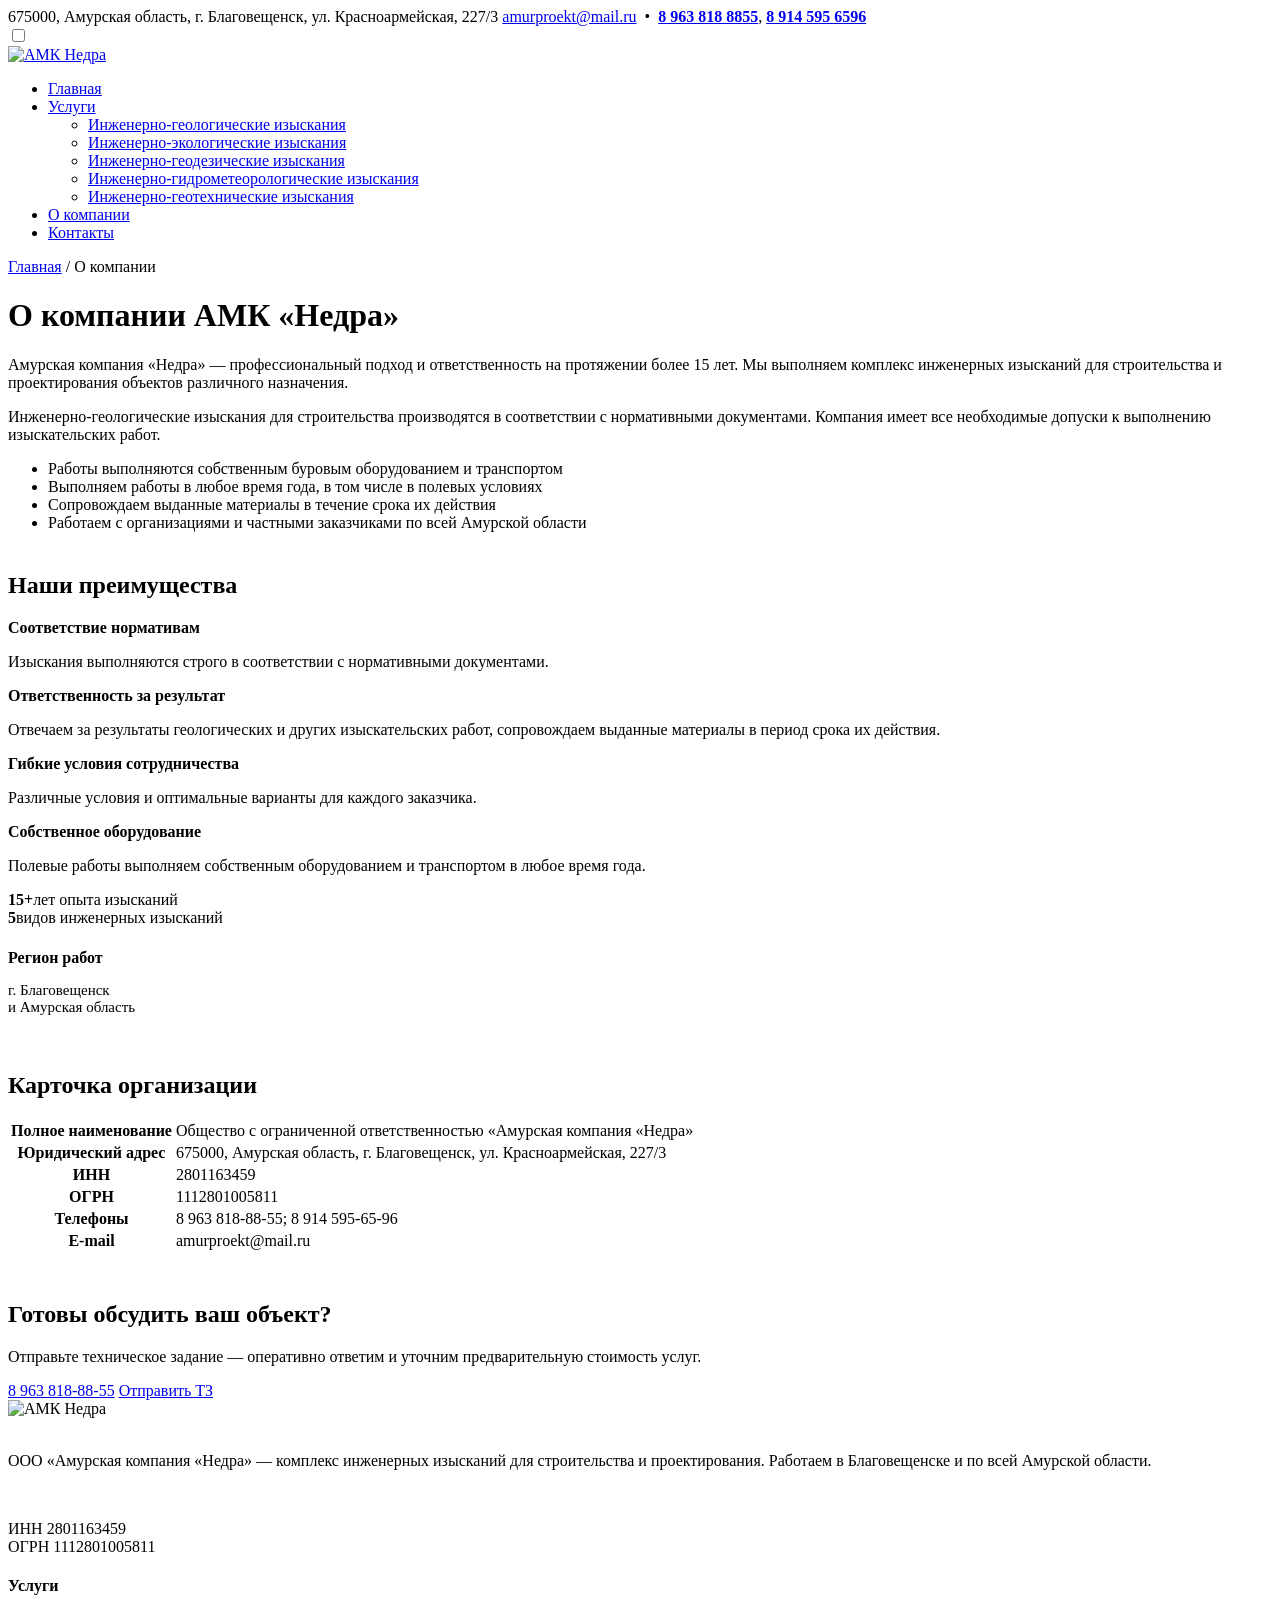
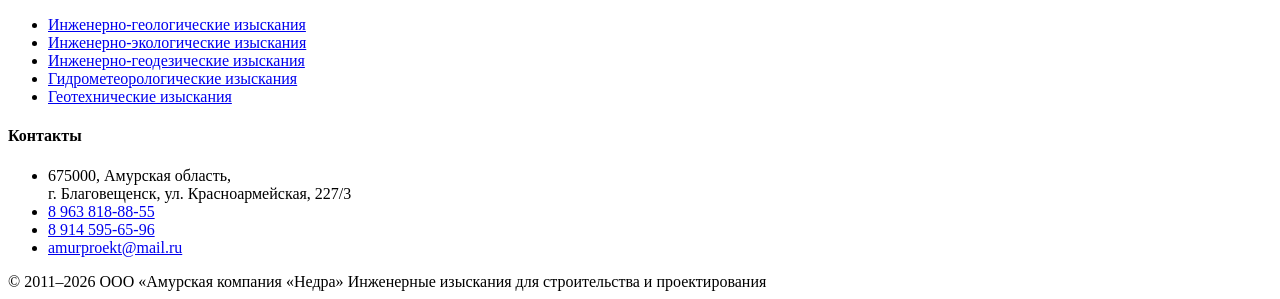
==== company.html @ 8dfa412a "Безопасность: CSP и referrer-policy, домен amk-nedra.ru в CNAME, исправлен путь к main.js на страниц" ====
<!DOCTYPE html>
<html lang="ru">
<head>
  <meta charset="UTF-8">
  <meta http-equiv="Content-Security-Policy" content="default-src 'self'; script-src 'self'; style-src 'self' 'unsafe-inline'; img-src 'self' data:; font-src 'self'; connect-src 'self'; object-src 'none'; base-uri 'self'; form-action 'self'; upgrade-insecure-requests">
  <meta name="referrer" content="strict-origin-when-cross-origin">
  <meta name="viewport" content="width=device-width, initial-scale=1">
  <title>О компании — ООО «Амурская компания «Недра», Благовещенск</title>
  <meta name="description" content="ООО «Амурская компания «Недра»: профессиональный подход и ответственность на протяжении более 15 лет. Инженерные изыскания для строительства и проектирования в Амурской области. Реквизиты организации.">
  <link rel="icon" href="img/logo.png" type="image/png">
  <link rel="stylesheet" href="css/style.css">
</head>
<body>

<div class="topbar">
  <div class="container topbar-in">
    <span>675000, Амурская область, г. Благовещенск, ул. Красноармейская, 227/3</span>
    <span><a href="mailto:amurproekt@mail.ru">amurproekt@mail.ru</a> &nbsp;•&nbsp; <b><a href="tel:+79638188855">8 963 818 8855</a></b>, <b><a href="tel:+79145956596">8 914 595 6596</a></b></span>
  </div>
</div>

<header class="header">
  <input type="checkbox" id="nav-toggle" class="nav-toggle-input">
  <div class="container header-in">
    <a href="index.html" class="logo"><img src="img/logo.png" alt="АМК Недра"></a>
    <label for="nav-toggle" class="burger" aria-label="Открыть меню"><span></span></label>
    <nav class="nav">
      <ul>
        <li><a href="index.html">Главная</a></li>
        <li class="has-sub"><a href="index.html#services">Услуги</a>
          <ul class="sub">
            <li><a href="services/geologiya.html">Инженерно-геологические изыскания</a></li>
            <li><a href="services/ekologiya.html">Инженерно-экологические изыскания</a></li>
            <li><a href="services/geodeziya.html">Инженерно-геодезические изыскания</a></li>
            <li><a href="services/gidrometeorologiya.html">Инженерно-гидрометеорологические изыскания</a></li>
            <li><a href="services/geotehnika.html">Инженерно-геотехнические изыскания</a></li>
          </ul>
        </li>
        <li class="active"><a href="company.html">О компании</a></li>
        <li><a href="contacts.html">Контакты</a></li>
      </ul>
    </nav>
  </div>
</header>

<div class="page-head">
  <div class="container">
    <div class="crumbs"><a href="index.html">Главная</a> / О компании</div>
    <h1>О компании АМК «Недра»</h1>
  </div>
</div>

<main class="content">
  <div class="container">
    <div class="about-grid">
      <div class="about-text">
        <p>Амурская компания «Недра» — профессиональный подход и ответственность на протяжении более 15 лет. Мы выполняем комплекс инженерных изысканий для строительства и проектирования объектов различного назначения.</p>
        <p>Инженерно-геологические изыскания для строительства производятся в соответствии с нормативными документами. Компания имеет все необходимые допуски к выполнению изыскательских работ.</p>
        <ul>
          <li>Работы выполняются собственным буровым оборудованием и транспортом</li>
          <li>Выполняем работы в любое время года, в том числе в полевых условиях</li>
          <li>Сопровождаем выданные материалы в течение срока их действия</li>
          <li>Работаем с организациями и частными заказчиками по всей Амурской области</li>
        </ul>

        <h2 class="section-title" style="font-size:24px;margin-top:40px;">Наши преимущества</h2>
        <div class="adv" style="grid-template-columns:1fr;">
          <div class="adv-item"><b>Соответствие нормативам</b><p>Изыскания выполняются строго в соответствии с нормативными документами.</p></div>
          <div class="adv-item"><b>Ответственность за результат</b><p>Отвечаем за результаты геологических и других изыскательских работ, сопровождаем выданные материалы в период срока их действия.</p></div>
          <div class="adv-item"><b>Гибкие условия сотрудничества</b><p>Различные условия и оптимальные варианты для каждого заказчика.</p></div>
          <div class="adv-item"><b>Собственное оборудование</b><p>Полевые работы выполняем собственным оборудованием и транспортом в любое время года.</p></div>
        </div>
      </div>

      <aside>
        <div class="numbers">
          <div class="number"><b>15+</b><span>лет опыта изысканий</span></div>
          <div class="number"><b>5</b><span>видов инженерных изысканий</span></div>
        </div>

        <div class="contact-card" style="margin-top:22px;">
          <b>Регион работ</b>
          <p style="color:var(--gray);font-size:15px;">г. Благовещенск<br>и Амурская область</p>
        </div>
      </aside>
    </div>

    <h2 class="section-title" style="margin-top:56px;">Карточка организации</h2>
    <table class="requisites">
      <tr><th>Полное наименование</th><td>Общество с ограниченной ответственностью «Амурская компания «Недра»</td></tr>
      <tr><th>Юридический адрес</th><td>675000, Амурская область, г. Благовещенск, ул. Красноармейская, 227/3</td></tr>
      <tr><th>ИНН</th><td>2801163459</td></tr>
      <tr><th>ОГРН</th><td>1112801005811</td></tr>
      
      <tr><th>Телефоны</th><td>8 963 818-88-55; 8 914 595-65-96</td></tr>
      <tr><th>E-mail</th><td>amurproekt@mail.ru</td></tr>
    </table>

    <div class="cta" style="margin-top:48px;">
      <div>
        <h2>Готовы обсудить ваш объект?</h2>
        <p>Отправьте техническое задание — оперативно ответим и уточним предварительную стоимость услуг.</p>
      </div>
      <div class="cta-actions">
        <a class="btn btn-outline" href="tel:+79638188855">8 963 818-88-55</a>
        <a class="btn btn-red" href="mailto:amurproekt@mail.ru">Отправить ТЗ</a>
      </div>
    </div>
  </div>
</main>

<footer class="footer">
  <div class="container footer-in">
    <div>
      <div class="logo-line"><img src="img/logo.png" alt="АМК Недра"></div>
      <br>
      <p>ООО «Амурская компания «Недра» — комплекс инженерных изысканий для строительства и проектирования. Работаем в Благовещенске и по всей Амурской области.</p>
      <br>
      <p>ИНН 2801163459<br>ОГРН 1112801005811</p>
    </div>
    <div>
      <h4>Услуги</h4>
      <ul>
        <li><a href="services/geologiya.html">Инженерно-геологические изыскания</a></li>
        <li><a href="services/ekologiya.html">Инженерно-экологические изыскания</a></li>
        <li><a href="services/geodeziya.html">Инженерно-геодезические изыскания</a></li>
        <li><a href="services/gidrometeorologiya.html">Гидрометеорологические изыскания</a></li>
        <li><a href="services/geotehnika.html">Геотехнические изыскания</a></li>
      </ul>
    </div>
    <div>
      <h4>Контакты</h4>
      <ul>
        <li>675000, Амурская область,<br>г. Благовещенск, ул. Красноармейская, 227/3</li>
        <li><a href="tel:+79638188855">8 963 818-88-55</a></li>
        <li><a href="tel:+79145956596">8 914 595-65-96</a></li>
        <li><a href="mailto:amurproekt@mail.ru">amurproekt@mail.ru</a></li>
      </ul>
    </div>
  </div>
  <div class="container copy">
    <span>© 2011–2026 ООО «Амурская компания «Недра»</span>
    <span>Инженерные изыскания для строительства и проектирования</span>
  </div>
</footer>

<script src="js/main.js"></script>
</body>
</html>
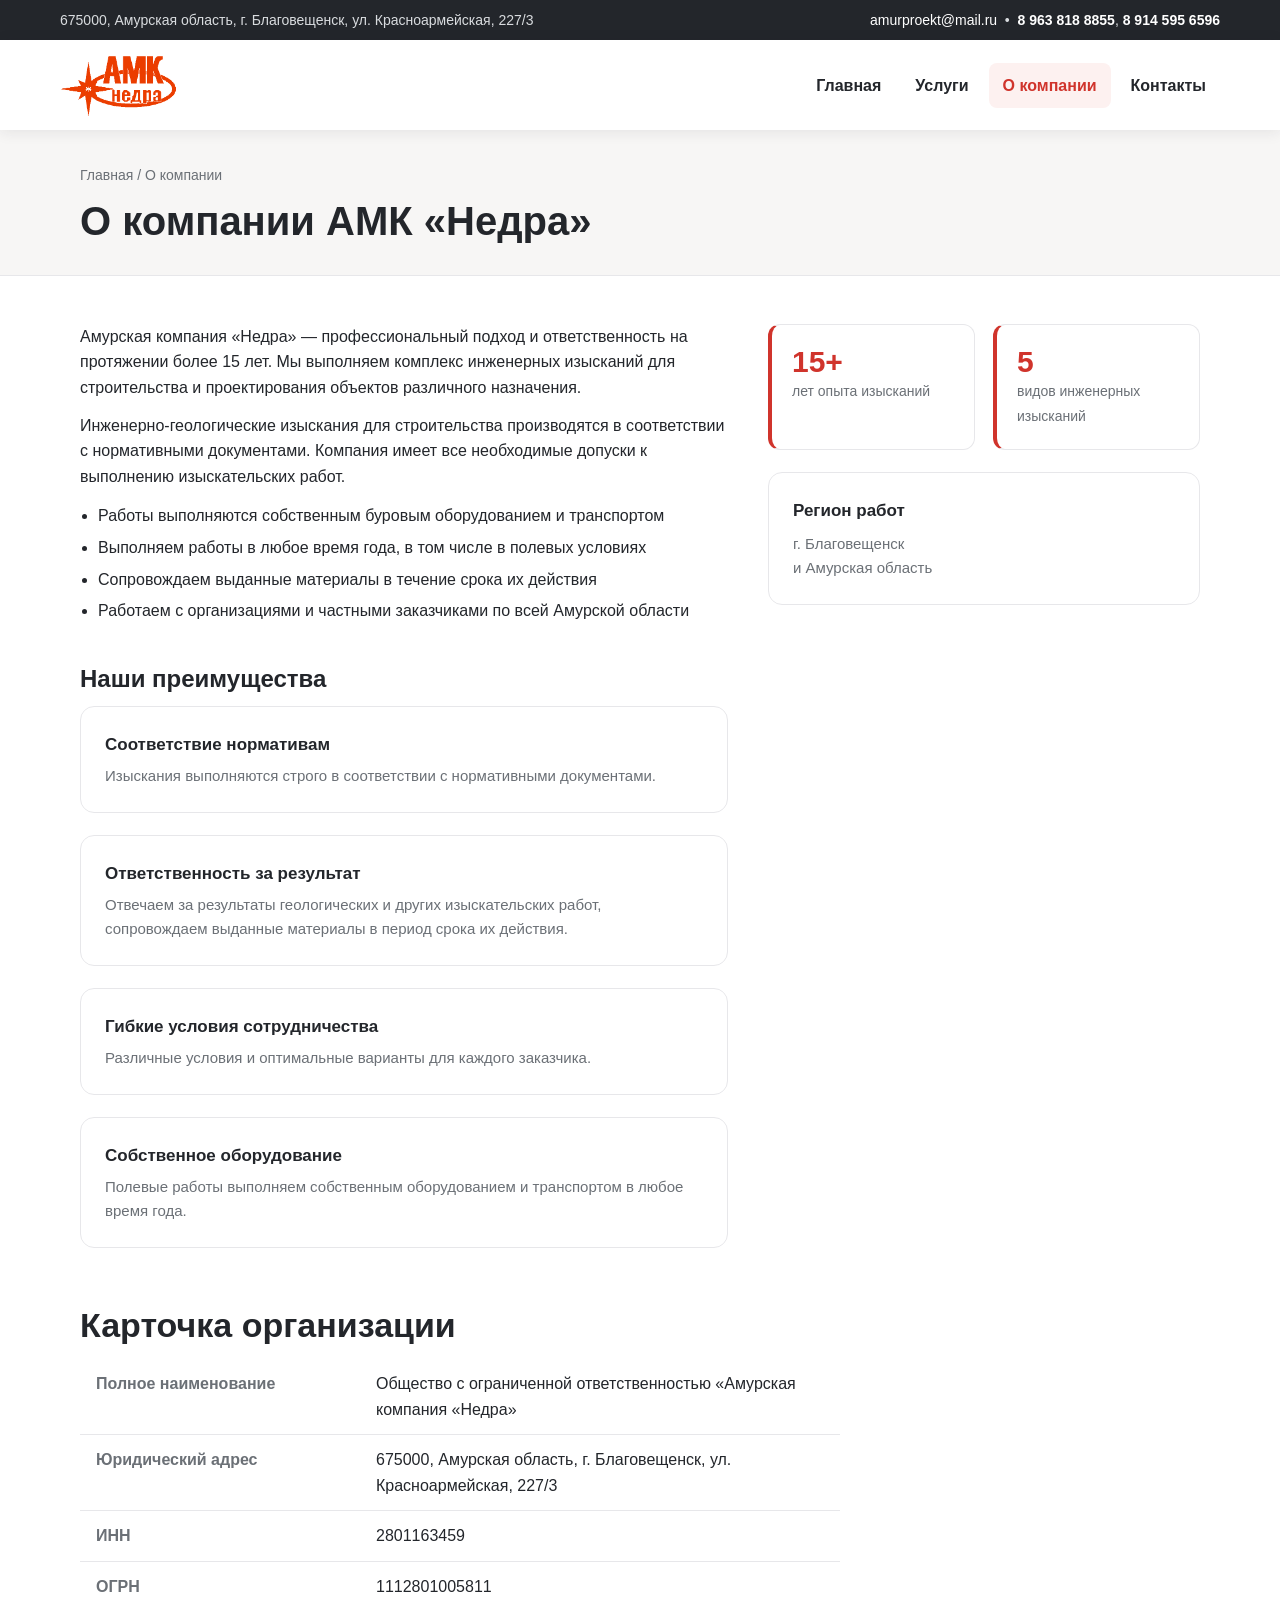
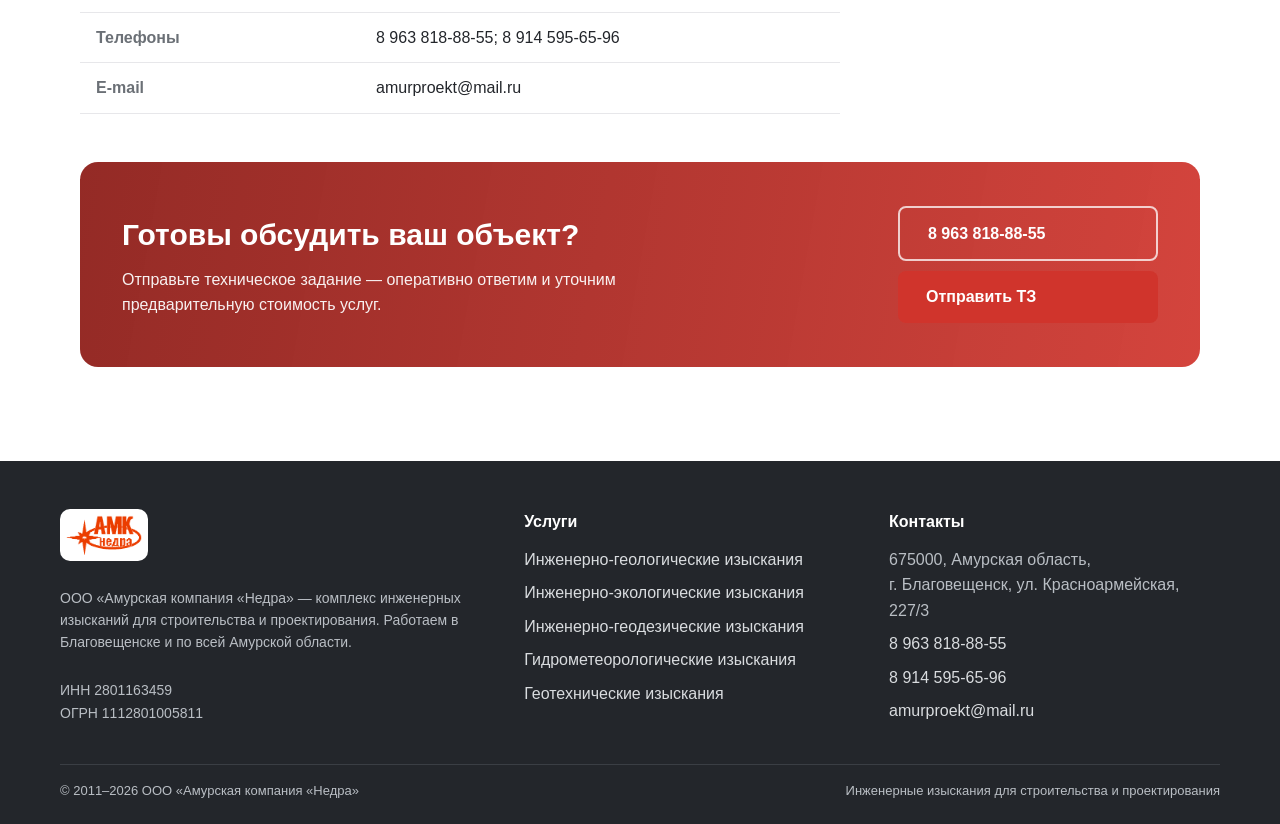
==== commit c9ea6948: "Импорт сайта с Cloudflare Pages (деплой c986d38d) без изменений" ====
--- a/company.html
+++ b/company.html
@@ -2,8 +2,6 @@
 <html lang="ru">
 <head>
   <meta charset="UTF-8">
-  <meta http-equiv="Content-Security-Policy" content="default-src 'self'; script-src 'self'; style-src 'self' 'unsafe-inline'; img-src 'self' data:; font-src 'self'; connect-src 'self'; object-src 'none'; base-uri 'self'; form-action 'self'; upgrade-insecure-requests">
-  <meta name="referrer" content="strict-origin-when-cross-origin">
   <meta name="viewport" content="width=device-width, initial-scale=1">
   <title>О компании — ООО «Амурская компания «Недра», Благовещенск</title>
   <meta name="description" content="ООО «Амурская компания «Недра»: профессиональный подход и ответственность на протяжении более 15 лет. Инженерные изыскания для строительства и проектирования в Амурской области. Реквизиты организации.">
--- a/css/style.css
+++ b/css/style.css
@@ -0,0 +1,316 @@
+:root {
+  --red: #d0342c;
+  --red-dark: #a8261f;
+  --red-deep: #8e1f1a;
+  --ink: #23262b;
+  --gray: #6b7076;
+  --line: #e7e7ea;
+  --bg-soft: #f7f6f5;
+  --white: #ffffff;
+  --shadow: 0 10px 30px rgba(35, 38, 43, .08);
+}
+
+* { margin: 0; padding: 0; box-sizing: border-box; }
+
+html { scroll-behavior: smooth; }
+html, body { overflow-x: hidden; }
+
+body {
+  font-family: "Segoe UI", Arial, Helvetica, sans-serif;
+  color: var(--ink);
+  background: var(--white);
+  line-height: 1.6;
+}
+
+img { display: block; max-width: 100%; }
+
+a { color: var(--red); text-decoration: none; transition: color .22s ease, background-color .22s ease, border-color .22s ease; }
+a:hover { text-decoration: underline; }
+
+.container { max-width: 1160px; margin: 0 auto; padding: 0 20px; }
+
+.section { padding: 64px 0; }
+.section.soft { background: var(--bg-soft); }
+
+.section-title {
+  font-size: clamp(24px, 3vw, 34px);
+  line-height: 1.25;
+  margin-bottom: 12px;
+}
+
+.section-sub {
+  color: var(--gray);
+  max-width: 720px;
+  margin-bottom: 36px;
+}
+
+.red-bar { width: 56px; height: 4px; background: var(--red); border-radius: 2px; margin-bottom: 18px; }
+
+.btn {
+  display: inline-block;
+  padding: 13px 28px;
+  border-radius: 8px;
+  font-weight: 600;
+  font-size: 16px;
+  transition: background-color .25s ease, color .25s ease, border-color .25s ease, transform .25s ease, box-shadow .25s ease;
+}
+.btn:hover { text-decoration: none; transform: translateY(-1px); }
+.btn-red { background: var(--red); color: #fff; }
+.btn-red:hover { background: var(--red-dark); }
+.btn-outline { border: 2px solid rgba(255,255,255,.75); color: #fff; }
+.btn-outline:hover { background: rgba(255,255,255,.12); }
+.btn-dark { border: 2px solid var(--red); color: var(--red); }
+.btn-dark:hover { background: var(--red); color: #fff; }
+
+.topbar { background: var(--ink); color: #d9dcdf; font-size: 14px; }
+.topbar-in { display: flex; justify-content: space-between; align-items: center; gap: 16px; padding: 9px 0; flex-wrap: wrap; }
+.topbar a { color: #fff; }
+.topbar span b { color: #fff; }
+
+.header { position: sticky; top: 0; z-index: 50; background: #fff; box-shadow: 0 2px 14px rgba(35,38,43,.09); }
+.header-in { display: flex; align-items: center; gap: 28px; padding: 14px 0; }
+.logo img { height: 62px; width: auto; }
+.nav-toggle-input { display: none; }
+.nav { margin-left: auto; }
+.nav ul { list-style: none; display: flex; gap: 6px; align-items: center; }
+.nav a { display: block; padding: 10px 14px; color: var(--ink); font-weight: 600; border-radius: 8px; }
+.nav a:hover, .nav .active > a { color: var(--red); text-decoration: none; background: #fdf1f0; }
+.has-sub { position: relative; }
+.nav ul.sub {
+  position: absolute; top: 100%; left: 0; min-width: 320px;
+  background: #fff; border: 1px solid var(--line); border-radius: 10px;
+  box-shadow: var(--shadow); padding: 8px;
+  flex-direction: column; gap: 2px !important;
+  opacity: 0; visibility: hidden; transform: translateY(12px);
+  pointer-events: none;
+  transition: opacity .28s ease, transform .28s ease, visibility 0s linear .28s;
+}
+.has-sub:hover ul.sub {
+  opacity: 1; visibility: visible; transform: translateY(0);
+  pointer-events: auto;
+  transition: opacity .28s ease, transform .28s ease;
+}
+.sub a { font-weight: 500 !important; white-space: nowrap; }
+.burger { display: none; margin-left: auto; width: 44px; height: 44px; border: 1px solid var(--line); border-radius: 8px; cursor: pointer; position: relative; }
+.burger span { position: absolute; left: 11px; right: 11px; top: 19px; height: 2px; background: var(--ink); transition: .2s; }
+.burger span::before, .burger span::after { content: ""; position: absolute; left: 0; right: 0; height: 2px; background: var(--ink); transition: .2s; }
+.burger span::before { top: -7px; }
+.burger span::after { top: 7px; }
+
+.hero {
+  position: relative;
+  background:
+    linear-gradient(100deg, rgba(142,31,26,.94) 8%, rgba(208,52,44,.9) 55%, rgba(168,38,31,.88) 100%),
+    repeating-linear-gradient(45deg, rgba(255,255,255,.05) 0 22px, transparent 22px 44px);
+  color: #fff;
+}
+.hero-in { padding: 84px 0 92px; max-width: 800px; }
+.hero-kicker { display: inline-flex; align-items: center; gap: 10px; background: rgba(255,255,255,.14); border: 1px solid rgba(255,255,255,.35); padding: 7px 16px; border-radius: 999px; font-size: 14px; font-weight: 600; letter-spacing: .04em; text-transform: uppercase; }
+.hero h1 { font-size: clamp(30px, 4.6vw, 52px); line-height: 1.15; margin: 22px 0 16px; }
+.hero p { font-size: clamp(16px, 2vw, 20px); opacity: .95; max-width: 640px; }
+.hero-actions { display: flex; gap: 14px; flex-wrap: wrap; margin-top: 30px; }
+.hero-facts { display: flex; gap: 40px; flex-wrap: wrap; margin-top: 46px; }
+.fact b { display: block; font-size: 30px; line-height: 1.1; }
+.fact span { font-size: 14px; opacity: .85; }
+
+.cards { display: grid; grid-template-columns: repeat(3, 1fr); gap: 22px; }
+.card {
+  background: #fff; border: 1px solid var(--line); border-radius: 14px;
+  padding: 26px; display: flex; flex-direction: column; gap: 12px;
+  transition: box-shadow .35s ease, transform .35s ease, border-color .35s ease;
+}
+.card:hover { box-shadow: var(--shadow); transform: translateY(-3px); border-color: #f0cfcd; }
+.card h3 { font-size: 19px; line-height: 1.3; }
+.card p { color: var(--gray); font-size: 15px; flex-grow: 1; }
+.card .more { font-weight: 700; }
+.icon-badge {
+  width: 54px; height: 54px; border-radius: 12px; background: #fdf1f0;
+  display: grid; place-items: center; color: var(--red);
+}
+
+.adv { display: grid; grid-template-columns: repeat(4, 1fr); gap: 22px; }
+.adv-item { background: #fff; border-radius: 14px; padding: 24px; border: 1px solid var(--line); }
+.adv-item b { display: block; margin-bottom: 6px; font-size: 17px; }
+.adv-item p { color: var(--gray); font-size: 15px; }
+.adv-item .icon-badge { margin-bottom: 14px; }
+
+.gallery { display: grid; grid-template-columns: repeat(5, 1fr); gap: 16px; }
+.gallery figure { border-radius: 12px; overflow: hidden; box-shadow: var(--shadow); aspect-ratio: 9 / 14; background: var(--bg-soft); }
+.gallery img { width: 100%; height: 100%; object-fit: cover; transition: transform .5s ease; }
+.gallery figure:hover img { transform: scale(1.05); }
+
+.steps { counter-reset: step; display: grid; grid-template-columns: repeat(3, 1fr); gap: 22px; }
+.step { position: relative; padding: 24px 22px 20px 68px; background: #fff; border: 1px solid var(--line); border-radius: 14px; }
+.step::before {
+  counter-increment: step; content: counter(step);
+  position: absolute; left: 18px; top: 22px;
+  width: 36px; height: 36px; border-radius: 50%;
+  background: var(--red); color: #fff; font-weight: 700;
+  display: grid; place-items: center;
+}
+.step b { display: block; margin-bottom: 4px; }
+.step p { color: var(--gray); font-size: 15px; }
+
+.about-grid { display: grid; grid-template-columns: 1.2fr .8fr; gap: 40px; align-items: start; }
+.about-text p + p { margin-top: 12px; }
+.about-text ul { margin: 14px 0 0 18px; }
+.about-text li + li { margin-top: 6px; }
+.numbers { display: grid; grid-template-columns: 1fr 1fr; gap: 18px; }
+.number { background: #fff; border: 1px solid var(--line); border-left: 4px solid var(--red); border-radius: 12px; padding: 20px; }
+.number b { font-size: 30px; display: block; line-height: 1.1; color: var(--red); }
+.number span { color: var(--gray); font-size: 14px; }
+
+.cta {
+  background:
+    linear-gradient(100deg, rgba(142,31,26,.95), rgba(208,52,44,.92)),
+    repeating-linear-gradient(45deg, rgba(255,255,255,.05) 0 22px, transparent 22px 44px);
+  color: #fff; border-radius: 18px; padding: 44px 42px;
+  display: flex; justify-content: space-between; align-items: center; gap: 28px; flex-wrap: wrap;
+}
+.cta h2 { font-size: clamp(22px, 2.6vw, 30px); margin-bottom: 8px; }
+.cta p { opacity: .93; max-width: 560px; }
+.cta-actions { display: flex; flex-direction: column; gap: 10px; min-width: 260px; }
+
+.page-head { background: var(--bg-soft); border-bottom: 1px solid var(--line); padding: 34px 0 30px; }
+.crumbs { font-size: 14px; color: var(--gray); margin-bottom: 10px; }
+.crumbs a { color: var(--gray); }
+.page-head h1 { font-size: clamp(26px, 3.4vw, 40px); line-height: 1.2; }
+
+.content { padding: 48px 0 64px; }
+.content .lead { font-size: 18px; color: #3c4046; max-width: 860px; }
+.works { margin: 28px 0 8px; display: grid; grid-template-columns: 1fr 1fr; gap: 14px 28px; list-style: none; }
+.works li { display: flex; gap: 12px; align-items: flex-start; padding: 14px 16px; background: #fff; border: 1px solid var(--line); border-radius: 10px; }
+.works li::before { content: ""; flex: 0 0 auto; width: 8px; height: 8px; border-radius: 50%; background: var(--red); margin-top: 9px; }
+
+.info-note {
+  margin: 34px 0; background: #fdf1f0; border: 1px solid #f0cfcd; border-left: 5px solid var(--red);
+  border-radius: 12px; padding: 22px 26px; max-width: 900px;
+}
+.info-note b { color: var(--red-dark); }
+
+.service-nav { display: flex; flex-wrap: wrap; gap: 10px; margin-top: 40px; }
+.service-nav a { border: 1px solid var(--line); border-radius: 999px; padding: 8px 18px; font-weight: 600; color: var(--ink); }
+.service-nav a:hover { border-color: var(--red); color: var(--red); text-decoration: none; }
+
+.contacts-grid { display: grid; grid-template-columns: repeat(3, 1fr); gap: 22px; margin-bottom: 44px; }
+.contact-card { background: #fff; border: 1px solid var(--line); border-radius: 14px; padding: 24px; }
+.contact-card b { display: block; margin-bottom: 8px; font-size: 17px; }
+.contact-card a { display: block; font-size: 18px; font-weight: 700; margin-top: 2px; }
+
+.requisites { width: 100%; border-collapse: collapse; max-width: 760px; }
+.requisites th, .requisites td { text-align: left; padding: 12px 16px; border-bottom: 1px solid var(--line); vertical-align: top; }
+.requisites th { width: 280px; color: var(--gray); font-weight: 600; }
+
+.footer { background: var(--ink); color: #b9bec4; margin-top: 30px; }
+.footer-in { display: grid; grid-template-columns: 1.3fr 1fr 1fr; gap: 34px; padding: 48px 0 40px; }
+.footer h4 { color: #fff; margin-bottom: 12px; font-size: 16px; }
+.footer a { color: #d9dcdf; }
+.footer .logo-line img { height: 52px; background: #fff; border-radius: 10px; padding: 6px; }
+.footer p { font-size: 14px; }
+.footer ul { list-style: none; }
+.footer li + li { margin-top: 8px; }
+.copy { border-top: 1px solid #3a3e44; padding: 16px 0 22px; font-size: 13px; display: flex; justify-content: space-between; gap: 12px; flex-wrap: wrap; }
+
+@media (max-width: 1020px) {
+  .cards, .adv, .steps, .contacts-grid { grid-template-columns: repeat(2, 1fr); }
+  .gallery { grid-template-columns: repeat(3, 1fr); }
+  .about-grid { grid-template-columns: 1fr; }
+  .footer-in { grid-template-columns: 1fr 1fr; }
+}
+
+@media (max-width: 760px) {
+  .container { padding: 0 16px; }
+  .topbar { font-size: 13px; }
+  .topbar-in { flex-direction: column; align-items: center; text-align: center; gap: 6px; padding: 10px 0; }
+  .topbar-in span:first-child { font-size: 12px; line-height: 1.4; max-width: 300px; }
+  .header-in { padding: 10px 0; gap: 16px; }
+  .logo img { height: 48px; }
+  .burger { display: block; width: 44px; height: 44px; }
+  .nav {
+    display: block; position: absolute; left: 0; right: 0; top: 100%;
+    background: #fff; border-bottom: 1px solid var(--line);
+    box-shadow: 0 12px 30px rgba(0, 0, 0, .12); padding: 12px 16px 16px;
+    max-height: calc(100vh - 70px); overflow-y: auto;
+    transform: translateX(100%); opacity: 0; visibility: hidden;
+    transition: transform .32s ease, opacity .32s ease, visibility 0s linear .32s;
+  }
+  .nav ul { flex-direction: column; align-items: stretch; gap: 2px; }
+  .nav a { padding: 14px 14px; font-size: 16px; }
+  .nav ul.sub { position: static; opacity: 1; visibility: visible; transform: none; pointer-events: auto; transition: none; box-shadow: none; border: none; border-left: 2px solid var(--line); border-radius: 0; padding: 4px 0 4px 12px; margin: 4px 0 4px 14px; min-width: 0; gap: 2px !important; }
+  .nav ul.sub a { font-size: 15px; padding: 10px 12px; white-space: normal; }
+  .nav-toggle-input:checked ~ .header-in .nav { transform: translateX(0); opacity: 1; visibility: visible; transition: transform .32s ease, opacity .32s ease; }
+  .nav-toggle-input:checked ~ .header-in .burger span { background: transparent; }
+  .nav-toggle-input:checked ~ .header-in .burger span::before { transform: translateY(7px) rotate(45deg); }
+  .nav-toggle-input:checked ~ .header-in .burger span::after { transform: translateY(-7px) rotate(-45deg); }
+  .hero-in { padding: 44px 0 48px; text-align: center; }
+  .hero h1 { font-size: 28px; }
+  .hero p { font-size: 16px; margin-left: auto; margin-right: auto; }
+  .hero-kicker { margin-left: auto; margin-right: auto; justify-content: center; }
+  .hero-actions { flex-direction: column; align-items: center; }
+  .hero-actions .btn { width: 100%; text-align: center; max-width: 320px; }
+  .hero-facts { gap: 20px; margin-top: 32px; justify-content: center; }
+  .fact b { font-size: 26px; }
+  .section { padding: 44px 0; }
+  .section-title, .section-sub { text-align: center; margin-left: auto; margin-right: auto; }
+  .cards, .adv, .steps, .contacts-grid, .numbers { grid-template-columns: 1fr; }
+  .card, .adv-item, .contact-card, .info-note { text-align: center; }
+  .card .icon-badge, .adv-item .icon-badge { margin-left: auto; margin-right: auto; }
+  .card { padding: 22px; }
+  .works { grid-template-columns: 1fr; gap: 12px; }
+  .gallery { grid-template-columns: repeat(2, 1fr); gap: 10px; }
+  .gallery figure { aspect-ratio: 3 / 4; }
+  .steps { gap: 14px; }
+  .step { text-align: center; padding: 58px 18px 18px 18px; }
+  .step::before { left: 50%; transform: translateX(-50%); top: 14px; }
+  .about-grid { gap: 28px; text-align: center; }
+  .about-text ul { text-align: left; display: inline-block; margin: 14px auto 0; }
+  .cta { padding: 28px 20px; border-radius: 14px; text-align: center; }
+  .cta-actions { min-width: 0; width: 100%; }
+  .cta-actions .btn { width: 100%; text-align: center; }
+  .page-head { padding: 24px 0 20px; text-align: center; }
+  .page-head h1 { font-size: 26px; text-align: center; }
+  .crumbs { text-align: center; }
+  .content { padding: 32px 0 44px; }
+  .content .lead { text-align: center; margin-left: auto; margin-right: auto; }
+  .requisites { display: block; overflow-x: auto; -webkit-overflow-scrolling: touch; }
+  .requisites th { width: 140px; min-width: 140px; }
+  .requisites td { min-width: 180px; }
+  .contacts-grid { gap: 14px; margin-bottom: 32px; }
+  .contact-card a { font-size: 16px; }
+  .footer { text-align: center; }
+  .footer-in { grid-template-columns: 1fr; gap: 24px; padding: 32px 0 28px; text-align: center; }
+  .footer .logo-line { display: flex; justify-content: center; }
+  .footer ul { display: inline-block; text-align: left; }
+  .lightbox { padding: 16px; }
+  .lightbox img { max-width: 96vw; max-height: 78vh; }
+}
+@media (max-width: 380px) {
+  .hero h1 { font-size: 24px; }
+  .hero-kicker { font-size: 12px; padding: 6px 12px; }
+  .gallery { grid-template-columns: 1fr; }
+  .gallery figure { aspect-ratio: 4 / 3; }
+}
+
+body { animation: page-in .45s ease both; }
+body.no-scroll { overflow: hidden; }
+body.page-exit { opacity: 0; transition: opacity .22s ease; }
+@keyframes page-in {
+  from { opacity: 0; }
+  to { opacity: 1; }
+}
+
+.lightbox {
+  position: fixed; inset: 0; z-index: 100;
+  background: rgba(24, 25, 29, .93);
+  display: grid; place-items: center; padding: 28px;
+  opacity: 0; visibility: hidden;
+  transition: opacity .32s ease, visibility 0s linear .32s;
+}
+.lightbox.open { opacity: 1; visibility: visible; transition: opacity .32s ease; }
+.lightbox img {
+  max-width: min(94vw, 760px); max-height: 90vh;
+  border-radius: 12px; box-shadow: 0 24px 70px rgba(0, 0, 0, .55);
+  transform: scale(.95); transition: transform .32s ease;
+}
+.lightbox.open img { transform: scale(1); }
+.gallery figure { cursor: zoom-in; }
